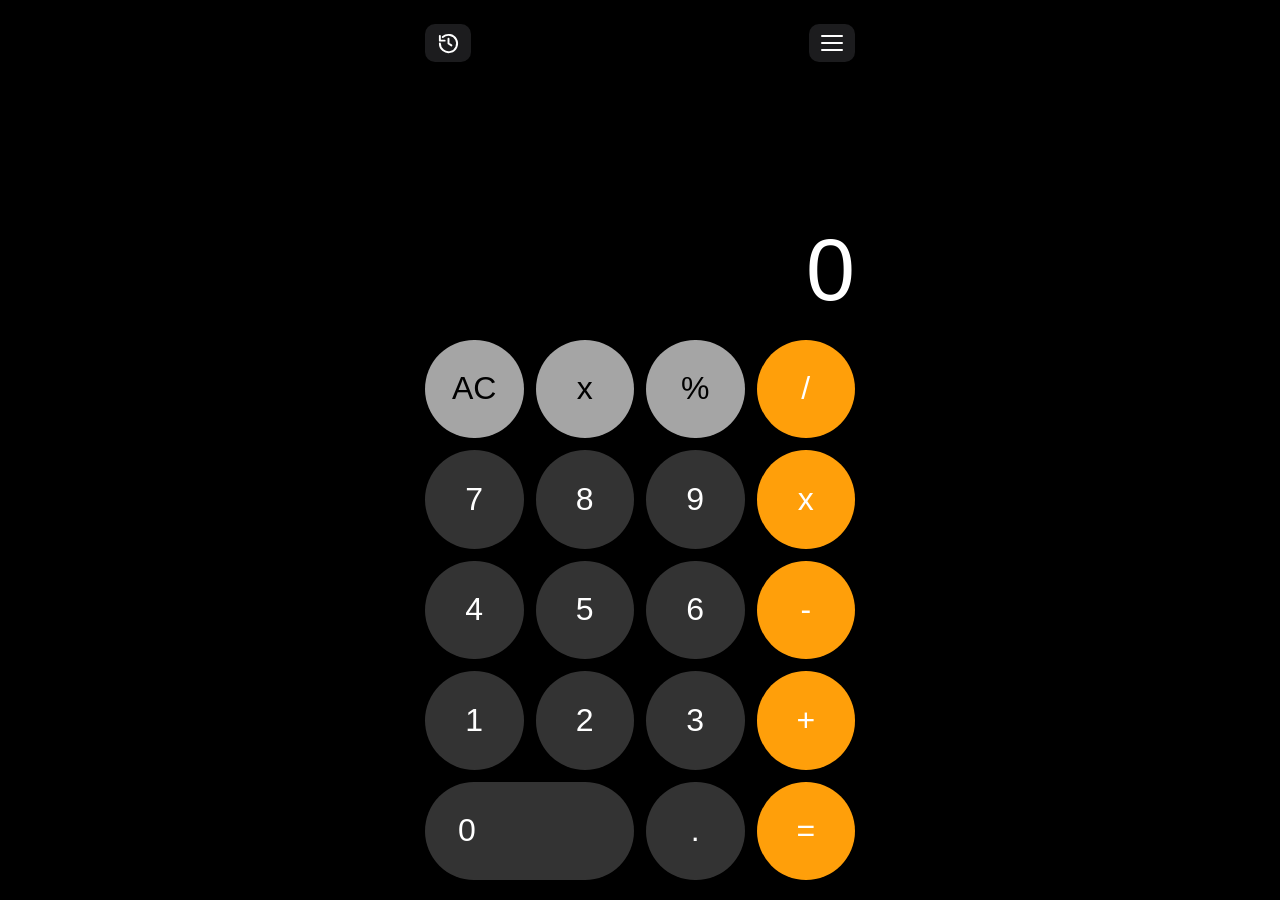
==== Calculator-main/web-demo/index.html @ bd6a7978 "Add smart calculator app and web demo" ====
<!doctype html>
<html lang="en">
<head>
  <meta charset="utf-8">
  <meta name="viewport" content="width=device-width, initial-scale=1">
  <title>Calculator Demo</title>
  <link rel="stylesheet" href="styles.css">
</head>
<body>
  <main class="app" aria-label="Calculator demo">
    <section class="calculator">
      <div class="topbar">
        <button class="history-button" id="historyButton" type="button" aria-label="History">
          <svg viewBox="0 0 24 24" aria-hidden="true">
            <path d="M3 12a9 9 0 1 0 3-6.7" />
            <path d="M3 4v5h5" />
            <path d="M12 7v5l3 2" />
          </svg>
        </button>
        <button class="menu-button" id="menuButton" type="button" aria-label="Markup menu">
          <span></span>
          <span></span>
          <span></span>
        </button>
      </div>

      <div class="markup-panel" id="markupPanel" hidden>
        <label for="markupInput">Markup percent</label>
        <div class="markup-control">
          <input id="markupInput" type="number" min="0" step="1" value="20">
          <span>%</span>
        </div>
      </div>

      <div class="expression" id="expression"></div>
      <div class="display" id="display">0</div>

      <div class="keys">
        <button class="key utility" data-action="all-clear">AC</button>
        <button class="key utility" data-action="backspace">x</button>
        <button class="key utility" data-action="percent">%</button>
        <button class="key operation" data-operation="/">/</button>

        <button class="key" data-digit="7">7</button>
        <button class="key" data-digit="8">8</button>
        <button class="key" data-digit="9">9</button>
        <button class="key operation" data-operation="x">x</button>

        <button class="key" data-digit="4">4</button>
        <button class="key" data-digit="5">5</button>
        <button class="key" data-digit="6">6</button>
        <button class="key operation" data-operation="-">-</button>

        <button class="key" data-digit="1">1</button>
        <button class="key" data-digit="2">2</button>
        <button class="key" data-digit="3">3</button>
        <button class="key operation" data-operation="+">+</button>

        <button class="key zero" data-digit="0">0</button>
        <button class="key" data-action="decimal">.</button>
        <button class="key operation" data-action="equals">=</button>
      </div>
    </section>

    <aside class="history-panel" id="historyPanel" hidden>
      <div class="history-header">
        <h2>History</h2>
        <button id="closeHistoryButton" type="button">x</button>
      </div>
      <div class="history-list" id="historyList"></div>
    </aside>
  </main>

  <script src="app.js"></script>
</body>
</html>
---- Calculator-main/web-demo/styles.css ----
:root {
  color-scheme: dark;
  font-family: -apple-system, BlinkMacSystemFont, "SF Pro Display", "Segoe UI", sans-serif;
  background: #000;
  color: #fff;
}

* {
  box-sizing: border-box;
}

body {
  min-height: 100vh;
  margin: 0;
  background: #000;
}

button {
  border: 0;
  font: inherit;
}

.app {
  min-height: 100vh;
  display: grid;
  place-items: center;
  padding: 18px;
  position: relative;
  overflow: hidden;
}

.calculator {
  width: min(100%, 430px);
  min-height: min(860px, calc(100vh - 36px));
  display: flex;
  flex-direction: column;
  gap: 12px;
}

.topbar {
  display: grid;
  grid-template-columns: 1fr auto;
  gap: 8px;
  align-items: center;
  padding-top: 4px;
}

.menu-button {
  width: 46px;
  height: 38px;
  display: grid;
  place-content: center;
  gap: 5px;
  border-radius: 10px;
  background: #1c1c1e;
  cursor: pointer;
}

.history-button {
  width: 46px;
  height: 38px;
  display: grid;
  place-items: center;
  border-radius: 10px;
  background: #1c1c1e;
  color: #fff;
  cursor: pointer;
}

.history-button svg {
  width: 23px;
  height: 23px;
  fill: none;
  stroke: currentColor;
  stroke-width: 2;
  stroke-linecap: round;
  stroke-linejoin: round;
}

.menu-button span {
  width: 22px;
  height: 2px;
  border-radius: 999px;
  background: #fff;
}

.markup-panel {
  display: grid;
  grid-template-columns: 1fr auto;
  align-items: center;
  gap: 12px;
  padding: 12px;
  border-radius: 10px;
  background: #1c1c1e;
}

.markup-panel[hidden] {
  display: none;
}

.markup-panel label {
  color: #d1d1d6;
  font-size: 15px;
  font-weight: 600;
}

.markup-control {
  display: flex;
  align-items: center;
  gap: 6px;
  color: #ff9f0a;
  font-size: 18px;
  font-weight: 700;
}

.markup-control input {
  width: 74px;
  height: 36px;
  border: 1px solid #3a3a3c;
  border-radius: 8px;
  background: #000;
  color: #fff;
  font: inherit;
  text-align: right;
  padding: 0 8px;
}

.history-panel {
  position: fixed;
  inset: 0 auto 0 0;
  width: min(82vw, 320px);
  padding: 18px;
  background: #111;
  border-right: 1px solid #2c2c2e;
  box-shadow: 24px 0 60px rgba(0, 0, 0, 0.45);
  z-index: 3;
}

.history-panel[hidden] {
  display: none;
}

.history-header {
  display: flex;
  align-items: center;
  justify-content: space-between;
  gap: 16px;
  margin-bottom: 18px;
}

.history-header h2 {
  margin: 0;
  font-size: 24px;
}

.history-header button {
  width: 34px;
  height: 34px;
  border-radius: 999px;
  background: #2c2c2e;
  color: #fff;
  cursor: pointer;
}

.history-list {
  display: grid;
  gap: 14px;
}

.history-empty {
  color: #8e8e93;
  font-size: 16px;
}

.history-item {
  display: grid;
  gap: 4px;
  padding-bottom: 12px;
  border-bottom: 1px solid #2c2c2e;
}

.history-expression {
  color: #8e8e93;
  font-size: 15px;
}

.history-result {
  color: #fff;
  font-size: 24px;
  font-weight: 700;
}

.expression {
  min-height: 126px;
  display: flex;
  align-items: flex-end;
  justify-content: flex-start;
  color: #8e8e93;
  text-align: left;
  font-size: 22px;
  white-space: nowrap;
  overflow: hidden;
  text-overflow: ellipsis;
}

.display {
  min-height: 102px;
  display: flex;
  align-items: flex-end;
  justify-content: flex-end;
  color: #fff;
  font-size: clamp(54px, 18vw, 88px);
  font-weight: 300;
  line-height: 1;
  overflow: hidden;
  text-align: right;
}

.keys {
  display: grid;
  grid-template-columns: repeat(4, 1fr);
  gap: 12px;
  margin-top: auto;
}

.key {
  aspect-ratio: 1;
  border-radius: 999px;
  background: #333;
  color: #fff;
  font-size: 32px;
  font-weight: 500;
  cursor: pointer;
  transition: filter 120ms ease, transform 120ms ease;
}

.key:active {
  filter: brightness(1.35);
  transform: scale(0.97);
}

.utility {
  background: #a5a5a5;
  color: #000;
}

.operation {
  background: #ff9f0a;
  color: #fff;
}

.operation.selected {
  background: #fff;
  color: #ff9f0a;
}

.zero {
  grid-column: span 2;
  aspect-ratio: auto;
  text-align: left;
  padding-left: 33px;
}

@media (max-width: 380px) {
  .app {
    padding: 12px;
  }

  .keys {
    gap: 9px;
  }

  .key {
    font-size: 28px;
  }
}
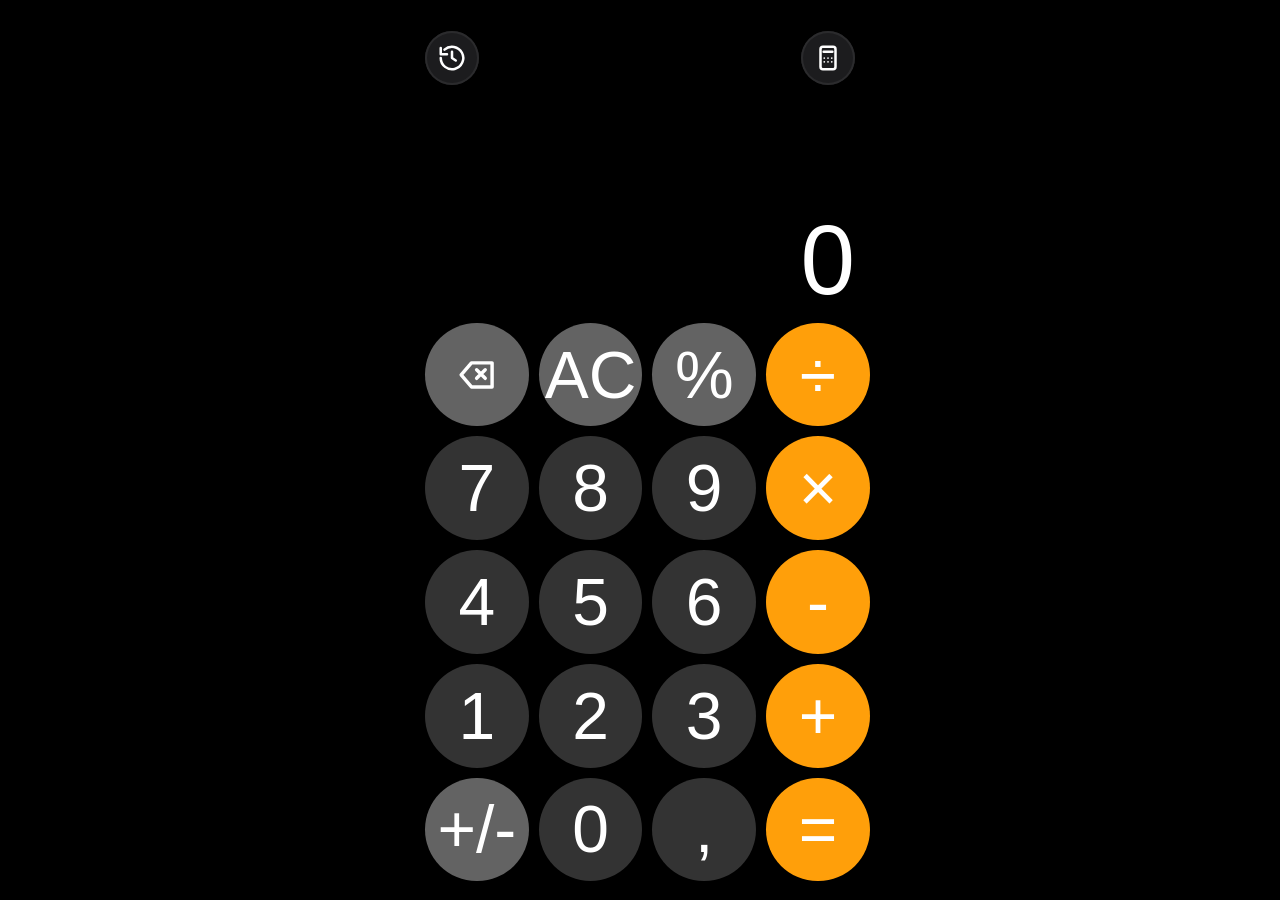
==== commit b3440081: "Refine mobile PWA calculator UI" ====
--- a/Calculator-main/web-demo/index.html
+++ b/Calculator-main/web-demo/index.html
@@ -3,7 +3,13 @@
 <head>
   <meta charset="utf-8">
   <meta name="viewport" content="width=device-width, initial-scale=1">
-  <title>Calculator Demo</title>
+  <meta name="theme-color" content="#000000">
+  <meta name="apple-mobile-web-app-capable" content="yes">
+  <meta name="apple-mobile-web-app-title" content="SmartCalc">
+  <meta name="apple-mobile-web-app-status-bar-style" content="black-translucent">
+  <title>Smart Calculator</title>
+  <link rel="manifest" href="manifest.json">
+  <link rel="apple-touch-icon" href="icon.svg">
   <link rel="stylesheet" href="styles.css">
 </head>
 <body>
@@ -18,9 +24,16 @@
           </svg>
         </button>
         <button class="menu-button" id="menuButton" type="button" aria-label="Markup menu">
-          <span></span>
-          <span></span>
-          <span></span>
+          <svg viewBox="0 0 24 24" aria-hidden="true">
+            <rect x="6" y="3" width="12" height="18" rx="2" />
+            <path d="M8.5 7h7" />
+            <circle cx="9" cy="12" r=".7" />
+            <circle cx="12" cy="12" r=".7" />
+            <circle cx="15" cy="12" r=".7" />
+            <circle cx="9" cy="15" r=".7" />
+            <circle cx="12" cy="15" r=".7" />
+            <circle cx="15" cy="15" r=".7" />
+          </svg>
         </button>
       </div>
 
@@ -36,15 +49,20 @@
       <div class="display" id="display">0</div>
 
       <div class="keys">
-        <button class="key utility" data-action="all-clear">AC</button>
-        <button class="key utility" data-action="backspace">x</button>
+        <button class="key utility" data-action="backspace" aria-label="Backspace">
+          <svg viewBox="0 0 24 24" aria-hidden="true">
+            <path d="M21 5H9l-6 7 6 7h12z" />
+            <path d="M12 9l5 5M17 9l-5 5" />
+          </svg>
+        </button>
+        <button class="key utility" id="clearButton" data-action="all-clear">AC</button>
         <button class="key utility" data-action="percent">%</button>
-        <button class="key operation" data-operation="/">/</button>
+        <button class="key operation" data-operation="/">÷</button>
 
         <button class="key" data-digit="7">7</button>
         <button class="key" data-digit="8">8</button>
         <button class="key" data-digit="9">9</button>
-        <button class="key operation" data-operation="x">x</button>
+        <button class="key operation" data-operation="x">×</button>
 
         <button class="key" data-digit="4">4</button>
         <button class="key" data-digit="5">5</button>
@@ -56,8 +74,9 @@
         <button class="key" data-digit="3">3</button>
         <button class="key operation" data-operation="+">+</button>
 
-        <button class="key zero" data-digit="0">0</button>
-        <button class="key" data-action="decimal">.</button>
+        <button class="key utility" data-action="sign">+/-</button>
+        <button class="key" data-digit="0">0</button>
+        <button class="key" data-action="decimal">,</button>
         <button class="key operation" data-action="equals">=</button>
       </div>
     </section>
@@ -72,5 +91,12 @@
   </main>
 
   <script src="app.js"></script>
+  <script>
+    if ("serviceWorker" in navigator) {
+      window.addEventListener("load", () => {
+        navigator.serviceWorker.register("./sw.js");
+      });
+    }
+  </script>
 </body>
 </html>
--- a/Calculator-main/web-demo/styles.css
+++ b/Calculator-main/web-demo/styles.css
@@ -10,7 +10,7 @@
 }
 
 body {
-  min-height: 100vh;
+  min-height: 100svh;
   margin: 0;
   background: #000;
 }
@@ -21,20 +21,20 @@
 }
 
 .app {
-  min-height: 100vh;
+  min-height: 100svh;
   display: grid;
   place-items: center;
-  padding: 18px;
+  padding: max(18px, env(safe-area-inset-top)) 18px max(18px, env(safe-area-inset-bottom));
   position: relative;
   overflow: hidden;
 }
 
 .calculator {
   width: min(100%, 430px);
-  min-height: min(860px, calc(100vh - 36px));
+  min-height: min(860px, calc(100svh - 36px));
   display: flex;
   flex-direction: column;
-  gap: 12px;
+  gap: 14px;
 }
 
 .topbar {
@@ -42,34 +42,26 @@
   grid-template-columns: 1fr auto;
   gap: 8px;
   align-items: center;
-  padding-top: 4px;
-}
-
-.menu-button {
-  width: 46px;
-  height: 38px;
-  display: grid;
-  place-content: center;
-  gap: 5px;
-  border-radius: 10px;
+  padding-top: 12px;
+}
+
+.menu-button,
+.history-button {
+  width: 54px;
+  height: 54px;
+  display: grid;
+  place-items: center;
+  border-radius: 999px;
   background: #1c1c1e;
+  box-shadow: inset 0 0 0 2px #2b2b2d;
+  color: #fff;
   cursor: pointer;
 }
 
-.history-button {
-  width: 46px;
-  height: 38px;
-  display: grid;
-  place-items: center;
-  border-radius: 10px;
-  background: #1c1c1e;
-  color: #fff;
-  cursor: pointer;
-}
-
-.history-button svg {
-  width: 23px;
-  height: 23px;
+.history-button svg,
+.menu-button svg {
+  width: 30px;
+  height: 30px;
   fill: none;
   stroke: currentColor;
   stroke-width: 2;
@@ -77,11 +69,9 @@
   stroke-linejoin: round;
 }
 
-.menu-button span {
-  width: 22px;
-  height: 2px;
-  border-radius: 999px;
-  background: #fff;
+.menu-button svg circle {
+  fill: currentColor;
+  stroke: none;
 }
 
 .markup-panel {
@@ -191,35 +181,37 @@
 }
 
 .expression {
-  min-height: 126px;
+  min-height: 46px;
   display: flex;
   align-items: flex-end;
-  justify-content: flex-start;
+  justify-content: flex-end;
   color: #8e8e93;
-  text-align: left;
-  font-size: 22px;
+  text-align: right;
+  font-size: clamp(30px, 8vw, 52px);
+  line-height: 1;
   white-space: nowrap;
   overflow: hidden;
   text-overflow: ellipsis;
 }
 
 .display {
-  min-height: 102px;
+  min-height: 150px;
   display: flex;
   align-items: flex-end;
   justify-content: flex-end;
   color: #fff;
-  font-size: clamp(54px, 18vw, 88px);
+  font-size: clamp(64px, 19vw, 98px);
   font-weight: 300;
   line-height: 1;
   overflow: hidden;
   text-align: right;
+  white-space: nowrap;
 }
 
 .keys {
   display: grid;
   grid-template-columns: repeat(4, 1fr);
-  gap: 12px;
+  gap: 10px;
   margin-top: auto;
 }
 
@@ -228,10 +220,20 @@
   border-radius: 999px;
   background: #333;
   color: #fff;
-  font-size: 32px;
-  font-weight: 500;
+  font-size: clamp(40px, 12vw, 66px);
+  font-weight: 300;
   cursor: pointer;
   transition: filter 120ms ease, transform 120ms ease;
+}
+
+.key svg {
+  width: 45%;
+  height: 45%;
+  fill: none;
+  stroke: currentColor;
+  stroke-width: 2;
+  stroke-linecap: round;
+  stroke-linejoin: round;
 }
 
 .key:active {
@@ -240,8 +242,8 @@
 }
 
 .utility {
-  background: #a5a5a5;
-  color: #000;
+  background: #636363;
+  color: #fff;
 }
 
 .operation {
@@ -254,23 +256,12 @@
   color: #ff9f0a;
 }
 
-.zero {
-  grid-column: span 2;
-  aspect-ratio: auto;
-  text-align: left;
-  padding-left: 33px;
-}
-
 @media (max-width: 380px) {
   .app {
-    padding: 12px;
+    padding-inline: 12px;
   }
 
   .keys {
-    gap: 9px;
+    gap: 8px;
   }
-
-  .key {
-    font-size: 28px;
-  }
-}
+}
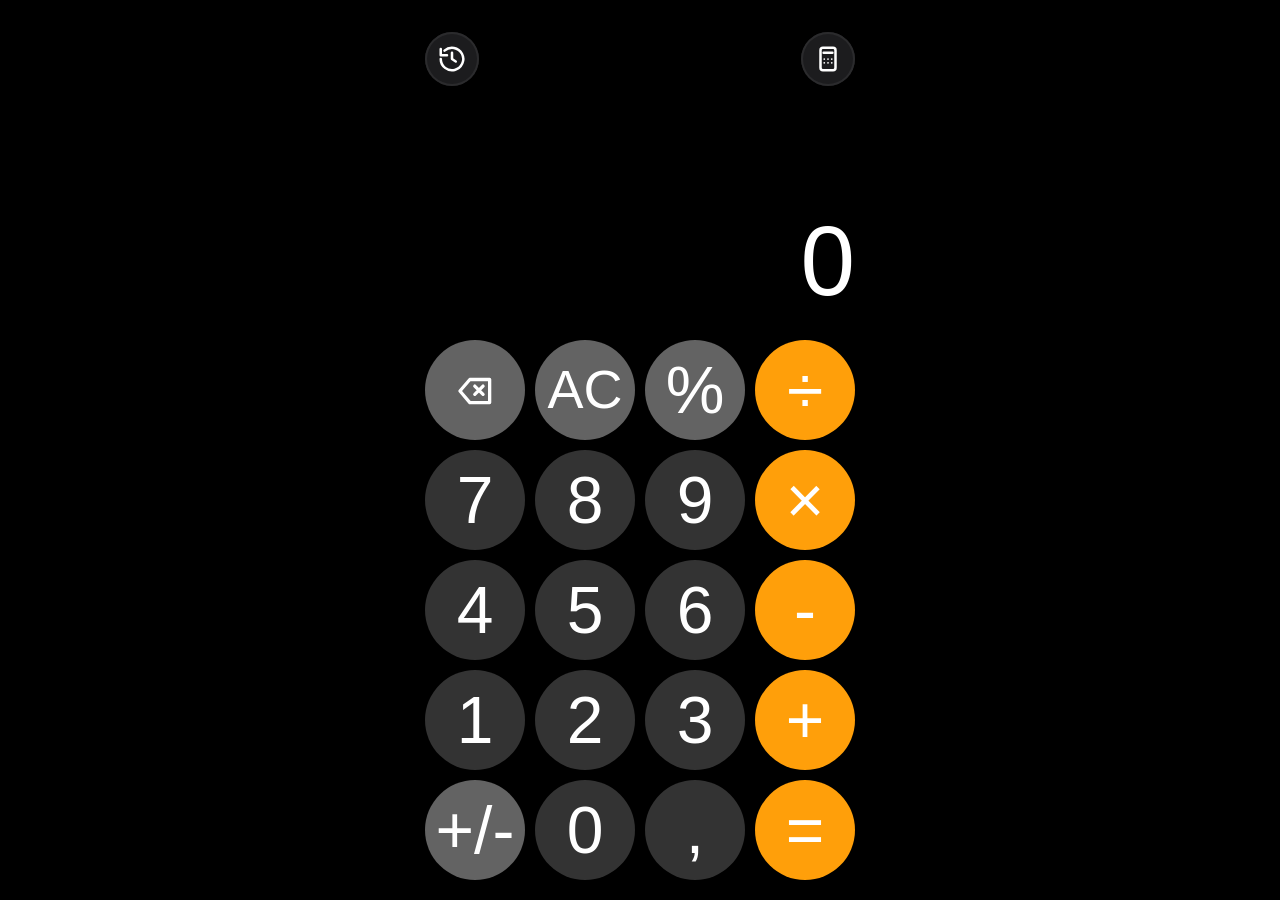
==== commit f0e25e6e: "Fix clear button alignment" ====
--- a/Calculator-main/web-demo/index.html
+++ b/Calculator-main/web-demo/index.html
@@ -2,7 +2,7 @@
 <html lang="en">
 <head>
   <meta charset="utf-8">
-  <meta name="viewport" content="width=device-width, initial-scale=1">
+  <meta name="viewport" content="width=device-width, initial-scale=1, maximum-scale=1, user-scalable=no, viewport-fit=cover">
   <meta name="theme-color" content="#000000">
   <meta name="apple-mobile-web-app-capable" content="yes">
   <meta name="apple-mobile-web-app-title" content="SmartCalc">
@@ -55,14 +55,14 @@
             <path d="M12 9l5 5M17 9l-5 5" />
           </svg>
         </button>
-        <button class="key utility" id="clearButton" data-action="all-clear">AC</button>
+        <button class="key utility clear-key" id="clearButton" data-action="all-clear">AC</button>
         <button class="key utility" data-action="percent">%</button>
-        <button class="key operation" data-operation="/">÷</button>
+        <button class="key operation" data-operation="/">&divide;</button>
 
         <button class="key" data-digit="7">7</button>
         <button class="key" data-digit="8">8</button>
         <button class="key" data-digit="9">9</button>
-        <button class="key operation" data-operation="x">×</button>
+        <button class="key operation" data-operation="x">&times;</button>
 
         <button class="key" data-digit="4">4</button>
         <button class="key" data-digit="5">5</button>
--- a/Calculator-main/web-demo/styles.css
+++ b/Calculator-main/web-demo/styles.css
@@ -3,6 +3,8 @@
   font-family: -apple-system, BlinkMacSystemFont, "SF Pro Display", "Segoe UI", sans-serif;
   background: #000;
   color: #fff;
+  touch-action: manipulation;
+  -webkit-text-size-adjust: 100%;
 }
 
 * {
@@ -13,11 +15,19 @@
   min-height: 100svh;
   margin: 0;
   background: #000;
+  overscroll-behavior: none;
+  touch-action: manipulation;
+  -webkit-user-select: none;
+  user-select: none;
 }
 
 button {
   border: 0;
   font: inherit;
+  touch-action: manipulation;
+  -webkit-tap-highlight-color: transparent;
+  -webkit-user-select: none;
+  user-select: none;
 }
 
 .app {
@@ -206,6 +216,7 @@
   overflow: hidden;
   text-align: right;
   white-space: nowrap;
+  letter-spacing: 0;
 }
 
 .keys {
@@ -236,6 +247,15 @@
   stroke-linejoin: round;
 }
 
+.clear-key {
+  font-size: clamp(34px, 9vw, 54px);
+  font-weight: 300;
+  line-height: 1;
+  display: grid;
+  place-items: center;
+  padding-bottom: 0.04em;
+}
+
 .key:active {
   filter: brightness(1.35);
   transform: scale(0.97);
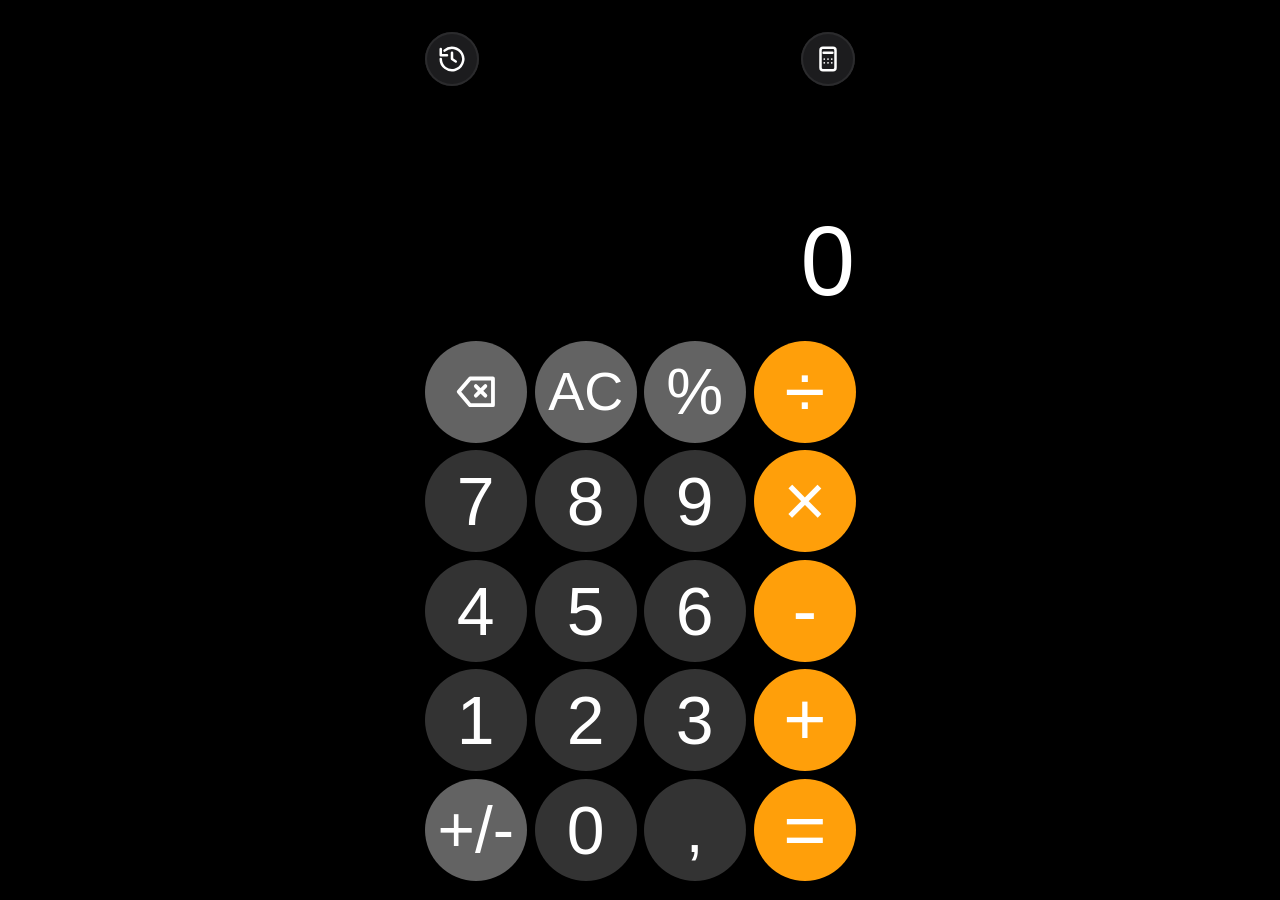
==== commit ec370356: "Prevent iPhone double tap zoom" ====
--- a/Calculator-main/web-demo/index.html
+++ b/Calculator-main/web-demo/index.html
@@ -2,7 +2,7 @@
 <html lang="en">
 <head>
   <meta charset="utf-8">
-  <meta name="viewport" content="width=device-width, initial-scale=1, maximum-scale=1, user-scalable=no, viewport-fit=cover">
+  <meta name="viewport" content="width=device-width, initial-scale=1, minimum-scale=1, maximum-scale=1, user-scalable=no, viewport-fit=cover">
   <meta name="theme-color" content="#000000">
   <meta name="apple-mobile-web-app-capable" content="yes">
   <meta name="apple-mobile-web-app-title" content="SmartCalc">
--- a/Calculator-main/web-demo/styles.css
+++ b/Calculator-main/web-demo/styles.css
@@ -3,8 +3,12 @@
   font-family: -apple-system, BlinkMacSystemFont, "SF Pro Display", "Segoe UI", sans-serif;
   background: #000;
   color: #fff;
-  touch-action: manipulation;
+  width: 100%;
+  height: 100%;
+  overflow: hidden;
+  touch-action: none;
   -webkit-text-size-adjust: 100%;
+  -ms-touch-action: none;
 }
 
 * {
@@ -12,11 +16,17 @@
 }
 
 body {
+  position: fixed;
+  inset: 0;
+  width: 100%;
+  height: 100%;
   min-height: 100svh;
   margin: 0;
   background: #000;
+  overflow: hidden;
   overscroll-behavior: none;
-  touch-action: manipulation;
+  touch-action: none;
+  -ms-touch-action: none;
   -webkit-user-select: none;
   user-select: none;
 }
@@ -25,17 +35,21 @@
   border: 0;
   font: inherit;
   touch-action: manipulation;
+  -ms-touch-action: manipulation;
   -webkit-tap-highlight-color: transparent;
   -webkit-user-select: none;
   user-select: none;
 }
 
 .app {
+  position: fixed;
+  inset: 0;
+  width: 100vw;
+  height: 100svh;
   min-height: 100svh;
   display: grid;
   place-items: center;
-  padding: max(18px, env(safe-area-inset-top)) 18px max(18px, env(safe-area-inset-bottom));
-  position: relative;
+  padding: max(14px, env(safe-area-inset-top)) 12px max(14px, env(safe-area-inset-bottom));
   overflow: hidden;
 }
 
@@ -165,6 +179,10 @@
 .history-list {
   display: grid;
   gap: 14px;
+  max-height: calc(100svh - 110px);
+  overflow-y: auto;
+  -webkit-overflow-scrolling: touch;
+  touch-action: pan-y;
 }
 
 .history-empty {
@@ -222,19 +240,32 @@
 .keys {
   display: grid;
   grid-template-columns: repeat(4, 1fr);
-  gap: 10px;
+  gap: 8px;
   margin-top: auto;
 }
 
 .key {
   aspect-ratio: 1;
+  display: grid;
+  place-items: center;
+  padding: 0;
   border-radius: 999px;
   background: #333;
   color: #fff;
-  font-size: clamp(40px, 12vw, 66px);
+  font-family: -apple-system, BlinkMacSystemFont, "SF Pro Display", "Segoe UI", sans-serif;
+  font-size: clamp(44px, 12.6vw, 64px);
   font-weight: 300;
+  font-variant-numeric: tabular-nums;
+  font-feature-settings: "tnum";
+  line-height: 1;
   cursor: pointer;
-  transition: filter 120ms ease, transform 120ms ease;
+  transform: translateZ(0);
+  transition: filter 45ms linear, transform 45ms ease-out;
+  will-change: transform, filter;
+}
+
+.key[data-digit] {
+  font-size: clamp(48px, 13.2vw, 68px);
 }
 
 .key svg {
@@ -256,9 +287,10 @@
   padding-bottom: 0.04em;
 }
 
-.key:active {
-  filter: brightness(1.35);
-  transform: scale(0.97);
+.key:active,
+.key.is-pressed {
+  filter: brightness(1.36);
+  transform: translateZ(0) scale(0.975);
 }
 
 .utility {
@@ -269,6 +301,7 @@
 .operation {
   background: #ff9f0a;
   color: #fff;
+  font-size: clamp(52px, 14vw, 74px);
 }
 
 .operation.selected {
